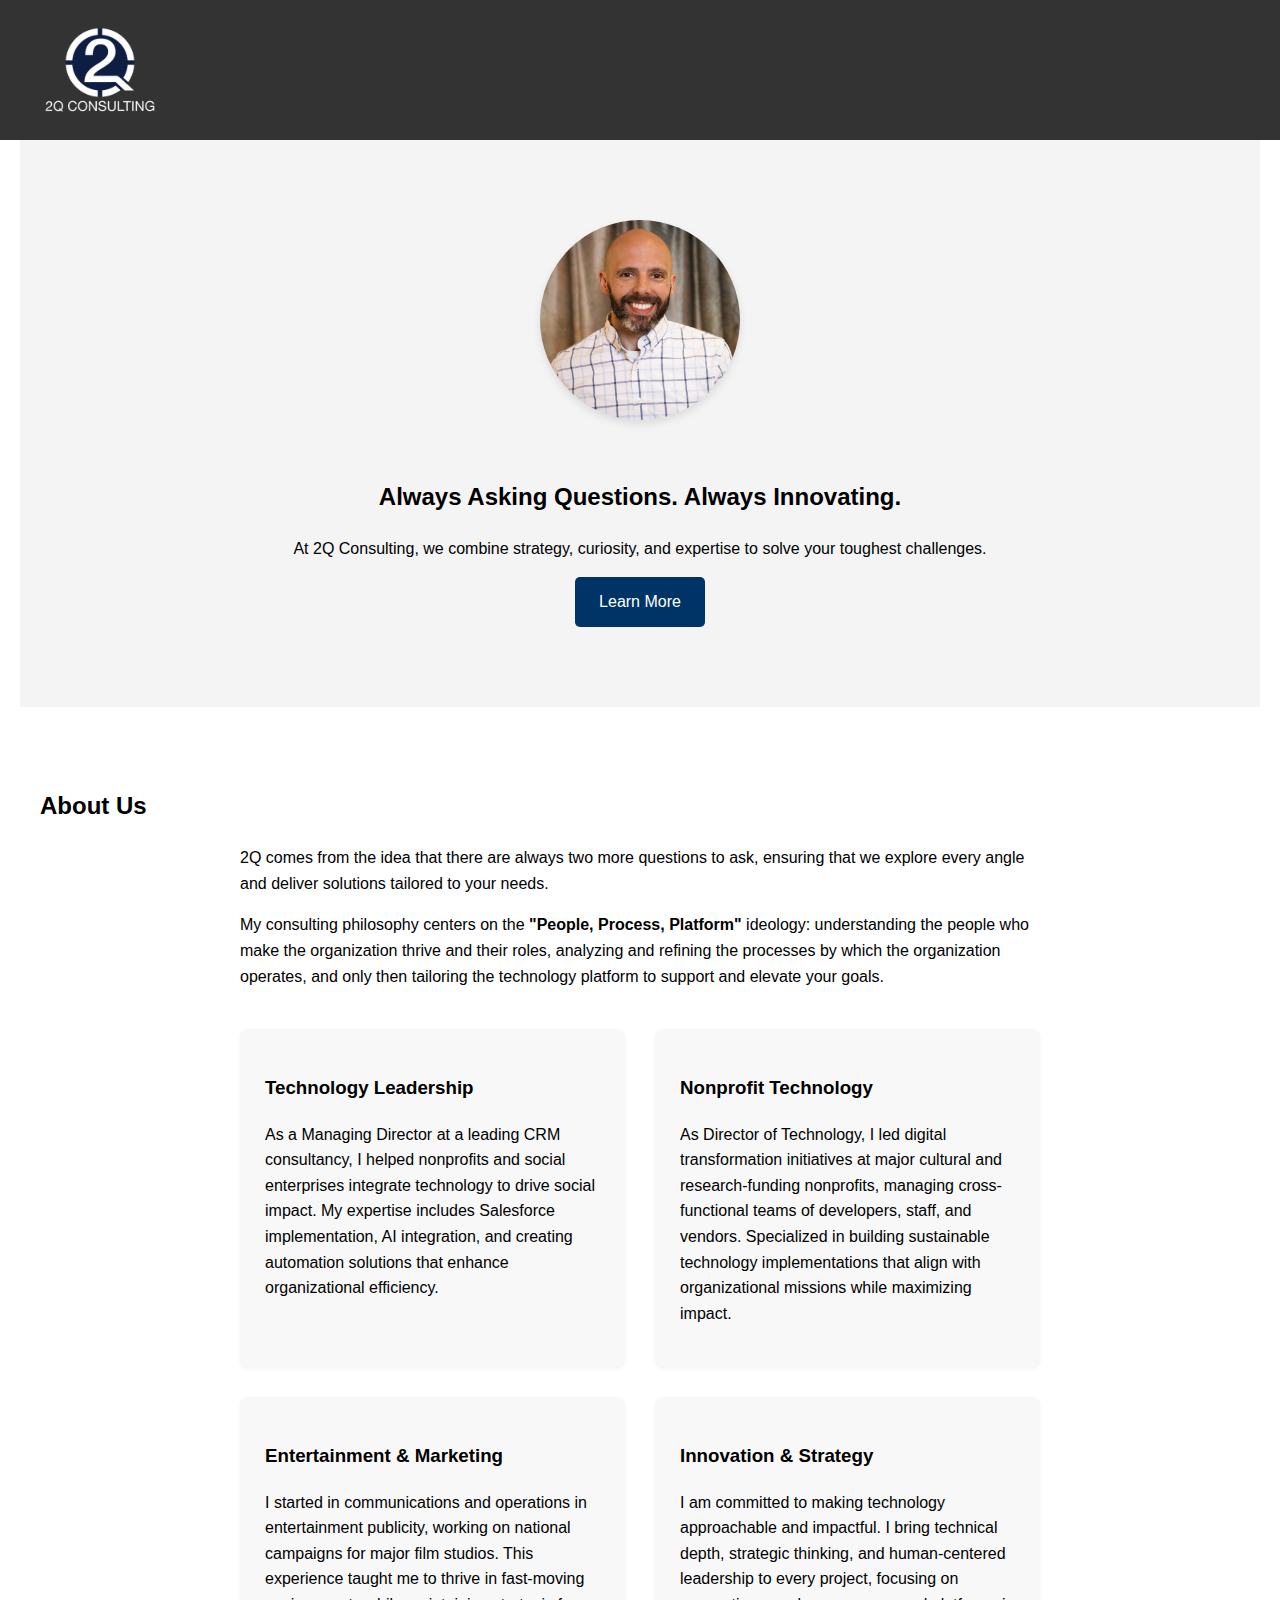
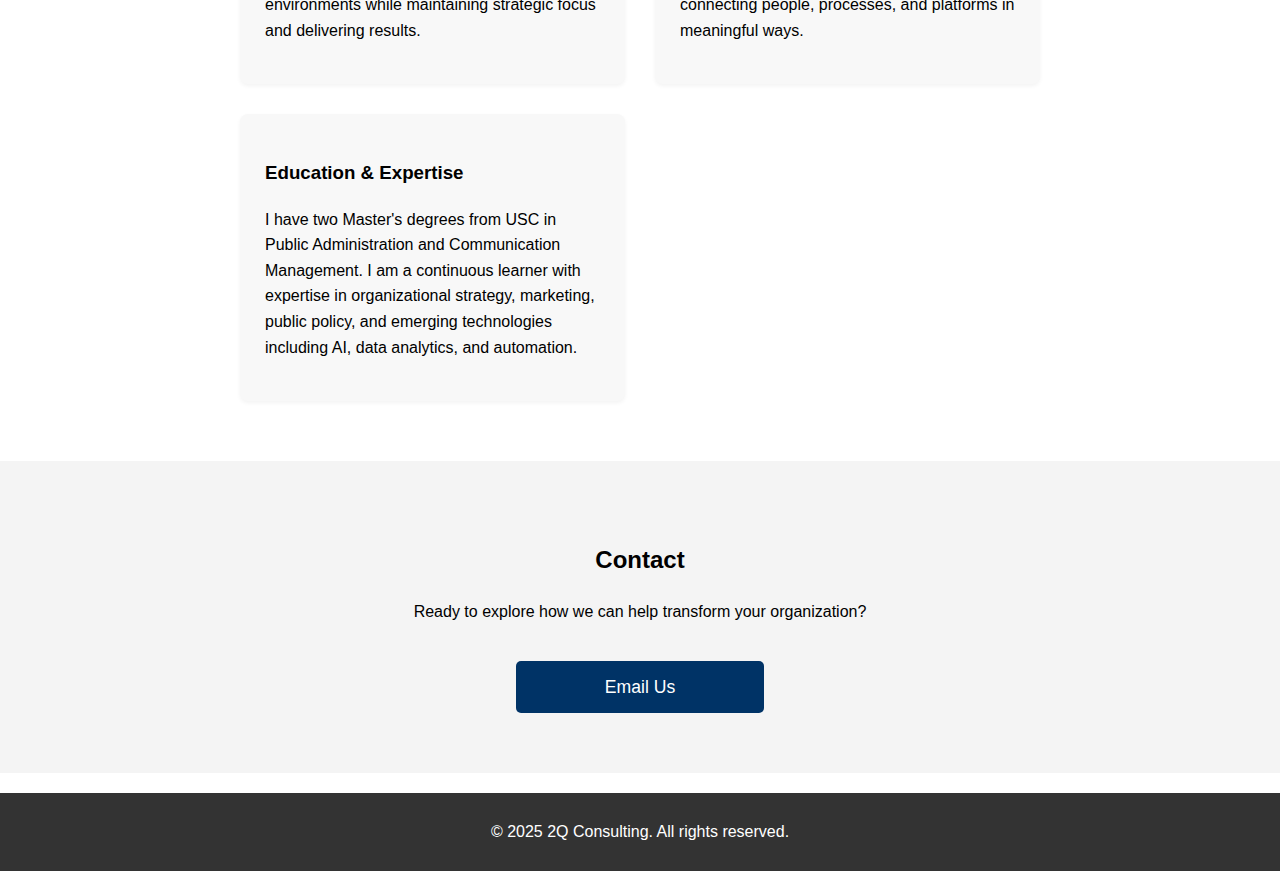
==== index.html @ c59f4174 "Update website styling" ====
<!DOCTYPE html>
<html lang="en">
<head>
    <meta charset="UTF-8">
    <meta name="viewport" content="width=device-width, initial-scale=1.0">
    <title>2Q Consulting</title>
    <link rel="stylesheet" href="assets/css/style.css"></head>
    <link rel="icon" href="assets/images/favicon.png" type="image/x-icon">
<body>
    <header class="header">
        <div class="container">
            <!-- Logo Display -->
            <img src="assets/images/2Q_logo.png" alt="2Q Consulting Logo" class="logo">
            <!-- Hamburger Button -->
            <button class="hamburger" id="hamburger">
                ☰
            </button>
            <!-- Navigation Menu -->
            <nav id="nav-menu">
                <a href="#about">About Us</a>
                <a href="#contact">Contact</a>
            </nav>
        </div>
    </header>
    
    

    <section class="hero">
        <div class="container">
            <img src="assets/images/headshot.jpeg" alt="Nate Rusch Headshot" class="headshot">
            <h2>Always Asking Questions. Always Innovating.</h2>
            <p>At 2Q Consulting, we combine strategy, curiosity, and expertise to solve your toughest challenges.</p>
            <a href="#about" class="btn">Learn More</a>
        </div>
    </section>

    <section id="about" class="about">
        <div class="container">
            <h2>About Us</h2>
            <div class="content">
                <p>2Q comes from the idea that there are always two more questions to ask, ensuring that we explore every angle and deliver solutions tailored to your needs.</p>
                
                <p>My consulting philosophy centers on the <strong>"People, Process, Platform"</strong> ideology: understanding the people who make the organization thrive and their roles, analyzing and refining the processes by which the organization operates, and only then tailoring the technology platform to support and elevate your goals.</p>

                <div class="experience-grid">
                    <div class="experience-item">
                        <h3>Technology Leadership</h3>
                        <p>As a Managing Director at a leading CRM consultancy, I helped nonprofits and social enterprises integrate technology to drive social impact. My expertise includes Salesforce implementation, AI integration, and creating automation solutions that enhance organizational efficiency.</p>
                    </div>
                    <div class="experience-item">
                        <h3>Nonprofit Technology</h3>
                        <p>As Director of Technology, I led digital transformation initiatives at major cultural and research-funding nonprofits, managing cross-functional teams of developers, staff, and vendors. Specialized in building sustainable technology implementations that align with organizational missions while maximizing impact.</p>
                    </div>
                    <div class="experience-item">
                        <h3>Entertainment & Marketing</h3>
                        <p>I started in communications and operations in entertainment publicity, working on national campaigns for major film studios. This experience taught me to thrive in fast-moving environments while maintaining strategic focus and delivering results.</p>
                    </div>
                    <div class="experience-item">
                        <h3>Innovation & Strategy</h3>
                        <p>I am committed to making technology approachable and impactful. I bring technical depth, strategic thinking, and human-centered leadership to every project, focusing on connecting people, processes, and platforms in meaningful ways.</p>
                    </div>
                    <div class="experience-item">
                        <h3>Education & Expertise</h3>
                        <p>I have two Master's degrees from USC in Public Administration and Communication Management. I am a continuous learner with expertise in organizational strategy, marketing, public policy, and emerging technologies including AI, data analytics, and automation.</p>
                    </div>
                </div>
            </div>
        </div>
    </section>

    <section id="contact" class="contact">
        <div class="container">
            <h2>Contact</h2>
            <p>Ready to explore how we can help transform your organization?</p>
            <a href="mailto:info@2qconsulting.com" class="btn">Email Us</a>
        </div>
    </section>
    <script src="assets/js/script.js"></script>

    <footer class="footer">
        <div class="container">
            <p>&copy; 2025 2Q Consulting. All rights reserved.</p>
        </div>
    </footer>
</body>
</html>
---- assets/css/style.css ----
/* style.css */
body {
    font-family: Arial, sans-serif;
    line-height: 1.6;
    margin: 0;
    padding: 0;
}

.header {
    background: #333;
    color: #fff;
    padding: 10px 0;
}

.header .container {
    display: flex;
    justify-content: space-between;
    align-items: center;
}

.header nav a {
    color: #fff;
    text-decoration: none;
    margin: 0 10px;
}

.hero {
    text-align: center;
    padding: 80px 20px;
    background: #f4f4f4;
    max-width: 1200px;
    margin: 0 auto;
}

.hero img.headshot {
    width: 200px;
    height: 200px;
    object-fit: cover;
    border-radius: 50%;
    margin-bottom: 30px;
    box-shadow: 0 4px 8px rgba(0,0,0,0.1);
}

.container {
    max-width: 1200px;
    margin: 0 auto;
    padding: 0 20px;
}

.about {
    padding: 60px 20px;
    background: #fff;
}

.about .content {
    max-width: 800px;
    margin: 0 auto;
}

.experience-grid {
    display: grid;
    grid-template-columns: repeat(auto-fit, minmax(300px, 1fr));
    gap: 30px;
    margin-top: 40px;
}

.experience-item {
    background: #f8f8f8;
    padding: 25px;
    border-radius: 8px;
    box-shadow: 0 2px 4px rgba(0,0,0,0.05);
}

.btn {
    display: inline-block;
    padding: 12px 24px;
    background: #003366;
    color: #fff;
    text-decoration: none;
    border-radius: 5px;
    transition: background 0.3s ease;
}

.btn:hover {
    background: #004d99;
}

.footer {
    text-align: center;
    padding: 10px 0;
    background: #333;
    color: #fff;
    margin-top: 20px;
}
/* Default styles: Hide the menu */
#nav-menu {
    display: none;
    flex-direction: column;
    background-color: #003366;
    position: absolute;
    top: 60px;
    right: 10px;
    width: 150px;
    border-radius: 5px;
    text-align: center;
    z-index: 1000;
}

#nav-menu a {
    color: white;
    padding: 10px;
    text-decoration: none;
    display: block;
}

#nav-menu a:hover {
    background: #0056b3;
}

/* Display menu when the 'active' class is added */
#nav-menu.active {
    display: flex;
}

/* Hamburger Button */
.hamburger {
    font-size: 24px;
    background: none;
    border: none;
    color: white;
    cursor: pointer;
    display: none; /* Hidden by default */
}

/* Show Hamburger Button on Smaller Screens */
@media screen and (max-width: 768px) {
    .hamburger {
        display: block;
    }
}
/* Default Logo Style */
.logo {
    max-width: 150px;
    height: auto;
    margin-right: 20px;
}

/* Adjust for larger screens if needed */
@media screen and (min-width: 1024px) {
    .logo {
        max-width: 120px; /* Adjust as needed */
    }
}

/* Optional: Adjust on smaller mobile screens */
@media screen and (max-width: 768px) {
    .logo {
        max-width: 100px; /* Adjust as needed for mobile */
    }
}

.contact {
    text-align: center;
    padding: 60px 20px;
    background: #f4f4f4;
}

.contact .btn {
    margin-top: 20px;
    font-size: 1.1em;
    min-width: 200px;
}
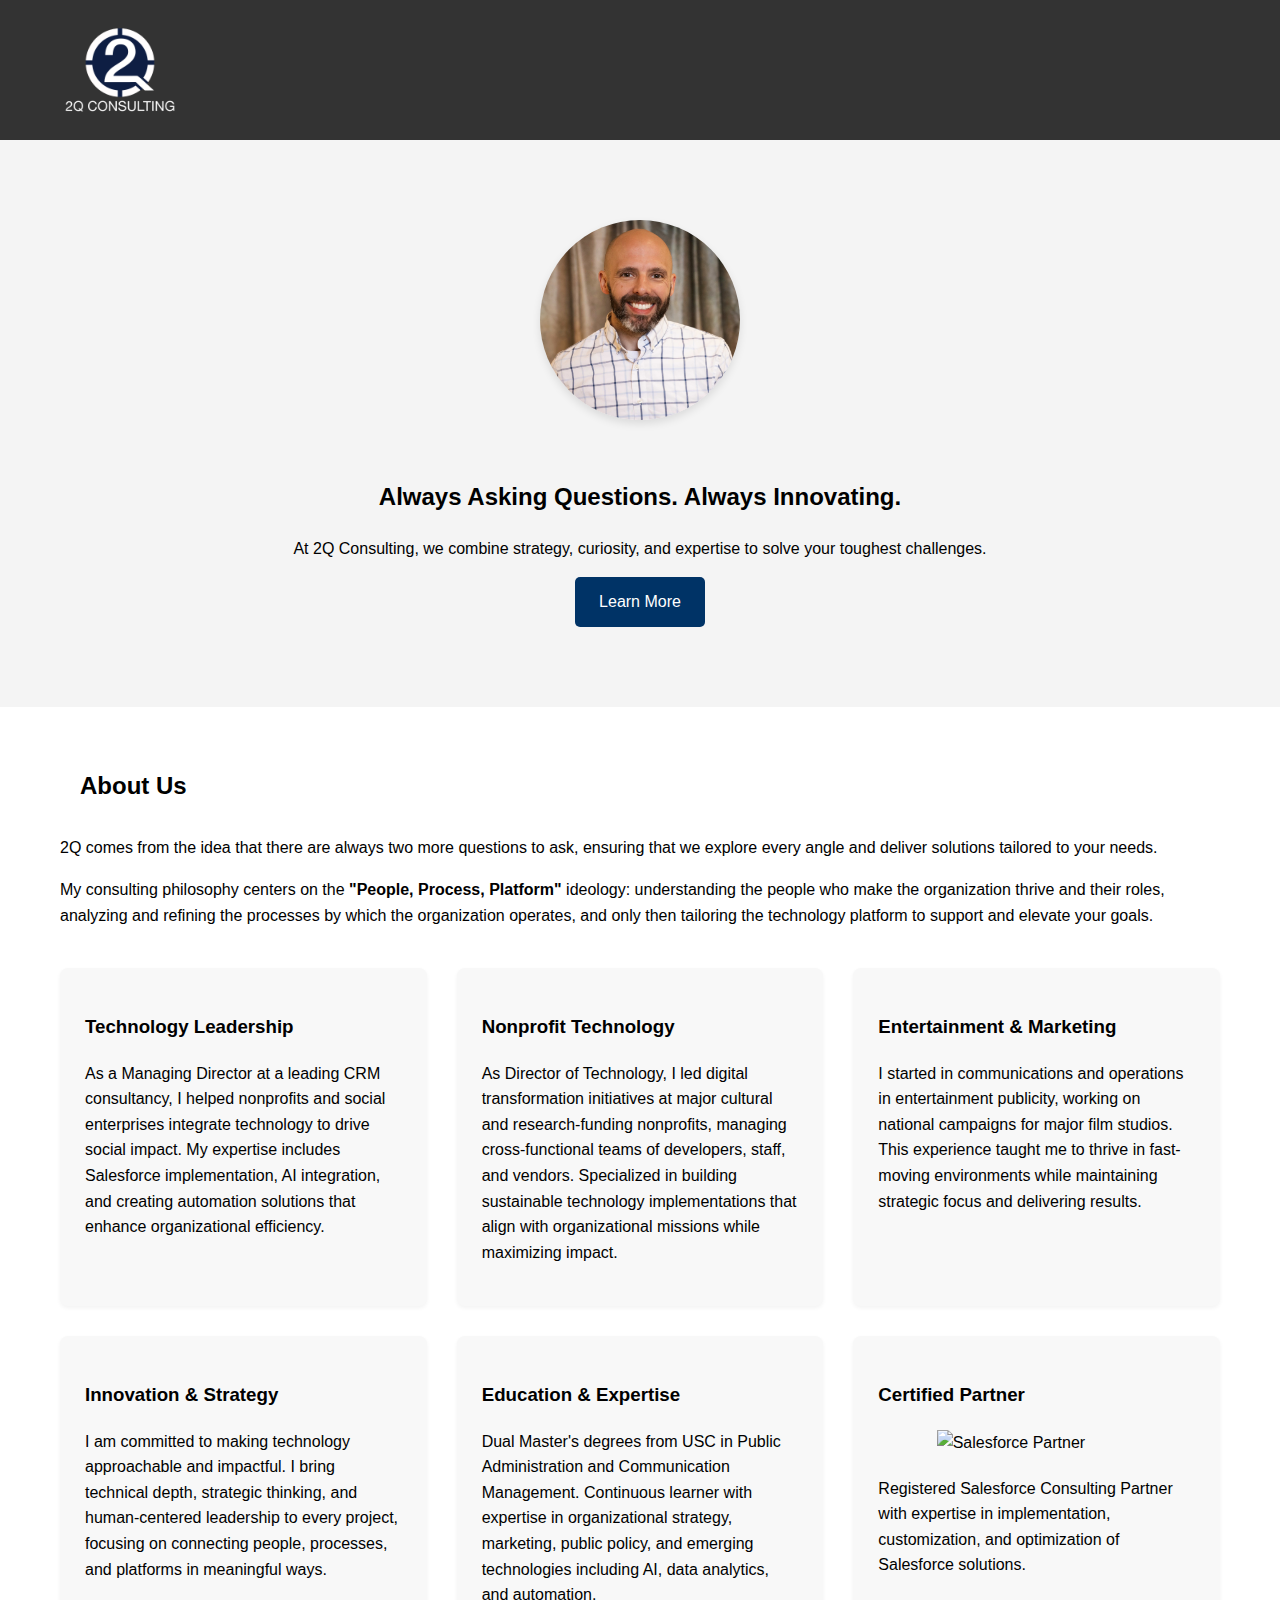
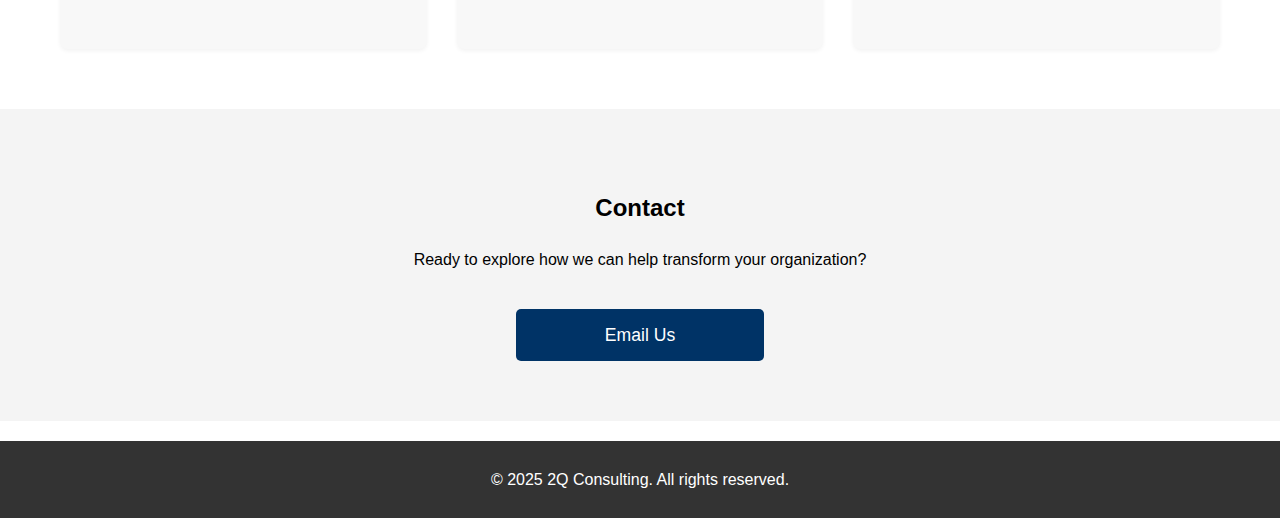
==== commit 4fc26776: "Update website styling" ====
--- a/index.html
+++ b/index.html
@@ -61,7 +61,12 @@
                     </div>
                     <div class="experience-item">
                         <h3>Education & Expertise</h3>
-                        <p>I have two Master's degrees from USC in Public Administration and Communication Management. I am a continuous learner with expertise in organizational strategy, marketing, public policy, and emerging technologies including AI, data analytics, and automation.</p>
+                        <p>Dual Master's degrees from USC in Public Administration and Communication Management. Continuous learner with expertise in organizational strategy, marketing, public policy, and emerging technologies including AI, data analytics, and automation.</p>
+                    </div>
+                    <div class="experience-item">
+                        <h3>Certified Partner</h3>
+                        <img src="assets/images/salesforce-partner.png" alt="Salesforce Partner" style="max-width: 200px; height: auto; margin: 20px auto; display: block;">
+                        <p>Registered Salesforce Consulting Partner with expertise in implementation, customization, and optimization of Salesforce solutions.</p>
                     </div>
                 </div>
             </div>
--- a/assets/css/style.css
+++ b/assets/css/style.css
@@ -26,10 +26,10 @@
 
 .hero {
     text-align: center;
-    padding: 80px 20px;
+    padding: 80px 0;
     background: #f4f4f4;
-    max-width: 1200px;
-    margin: 0 auto;
+    width: 100%;
+    margin: 0;
 }
 
 .hero img.headshot {
@@ -45,23 +45,48 @@
     max-width: 1200px;
     margin: 0 auto;
     padding: 0 20px;
+    width: 100%;
+    box-sizing: border-box;
+}
+
+section {
+    width: 100%;
+    padding: 60px 0;
 }
 
 .about {
-    padding: 60px 20px;
     background: #fff;
 }
 
 .about .content {
-    max-width: 800px;
+    max-width: 1200px;
     margin: 0 auto;
+}
+
+.about h2 {
+    max-width: 1200px;
+    margin: 0 auto 30px;
+    padding: 0 20px;
 }
 
 .experience-grid {
     display: grid;
-    grid-template-columns: repeat(auto-fit, minmax(300px, 1fr));
+    grid-template-columns: repeat(3, 1fr);  /* Changed to 3 columns for 6 items */
     gap: 30px;
     margin-top: 40px;
+    width: 100%;
+}
+
+@media screen and (max-width: 1024px) {
+    .experience-grid {
+        grid-template-columns: repeat(2, 1fr);
+    }
+}
+
+@media screen and (max-width: 768px) {
+    .experience-grid {
+        grid-template-columns: 1fr;
+    }
 }
 
 .experience-item {
@@ -69,6 +94,20 @@
     padding: 25px;
     border-radius: 8px;
     box-shadow: 0 2px 4px rgba(0,0,0,0.05);
+}
+
+.experience-item.partner-box {
+    text-align: center;
+    display: flex;
+    flex-direction: column;
+    justify-content: center;
+    align-items: center;
+}
+
+.partner-box img {
+    max-width: 200px;
+    height: auto;
+    margin: 20px auto;
 }
 
 .btn {
@@ -161,7 +200,6 @@
 
 .contact {
     text-align: center;
-    padding: 60px 20px;
     background: #f4f4f4;
 }
 
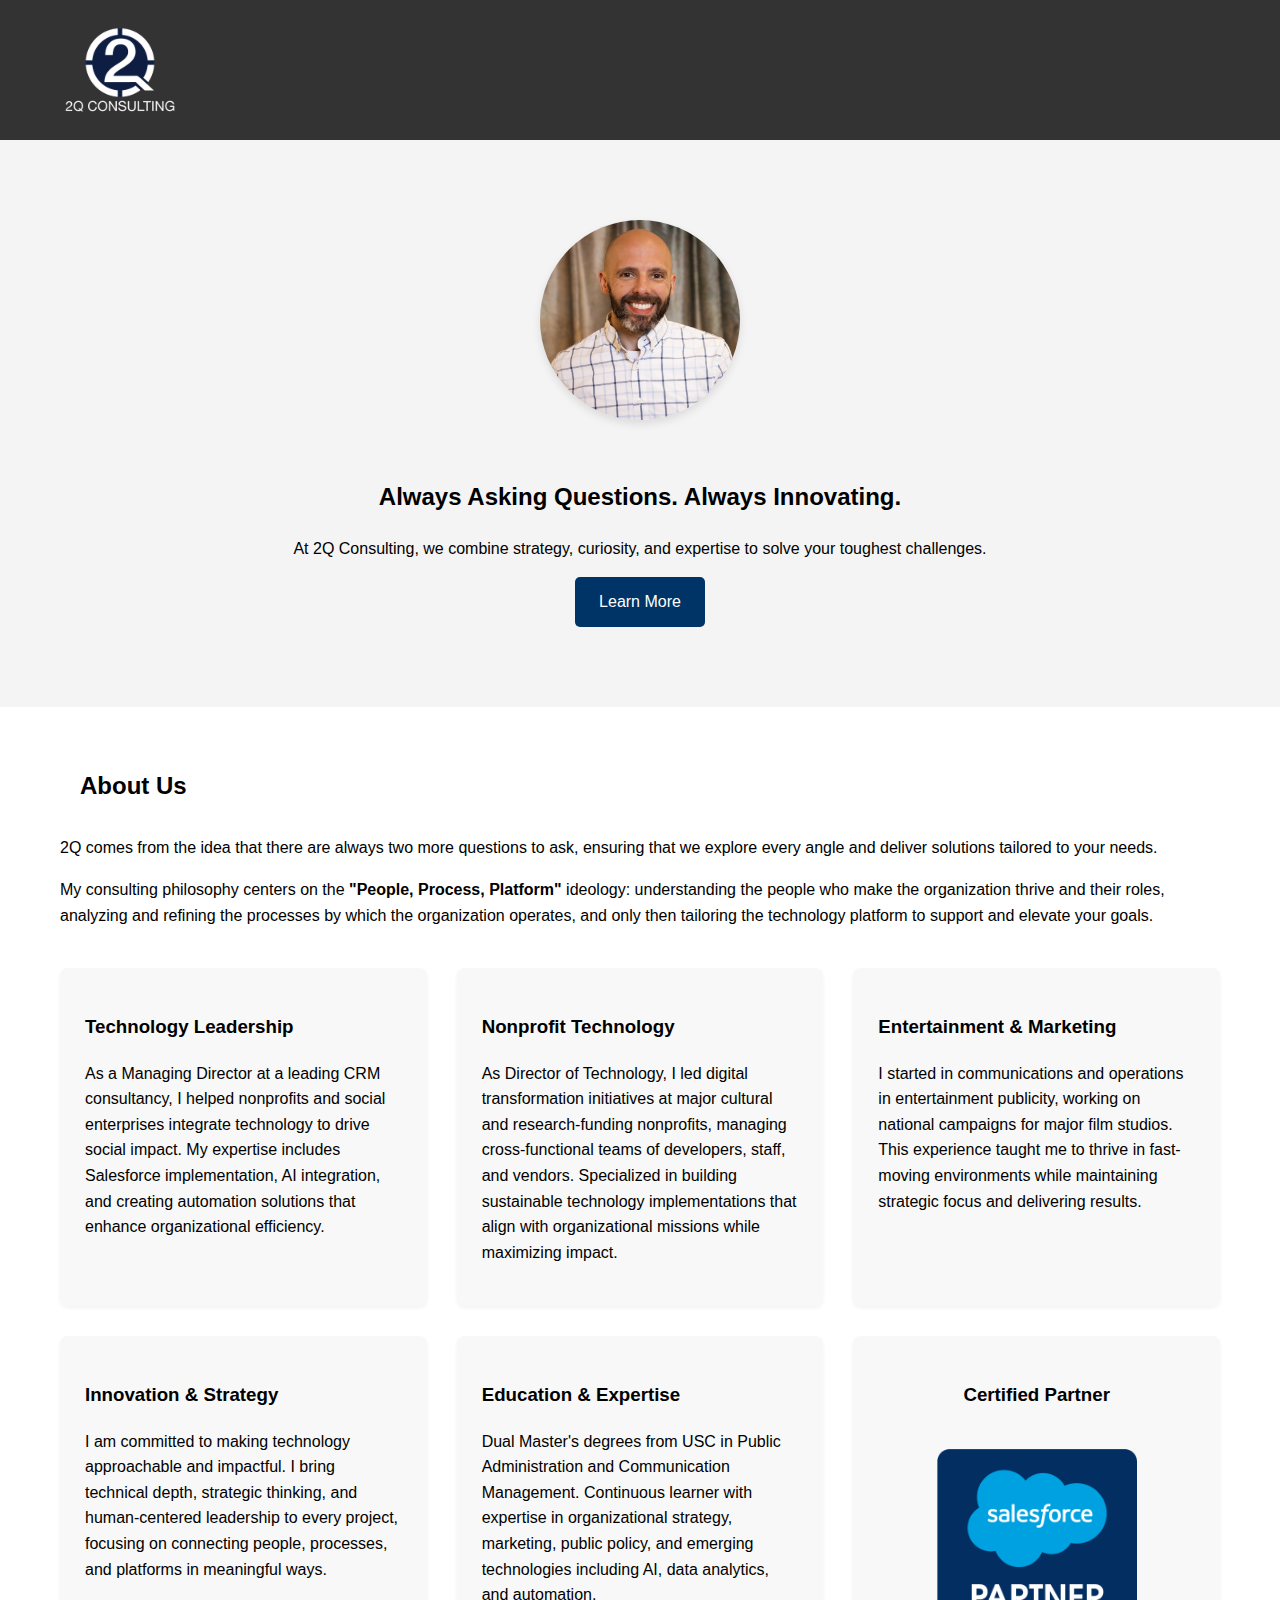
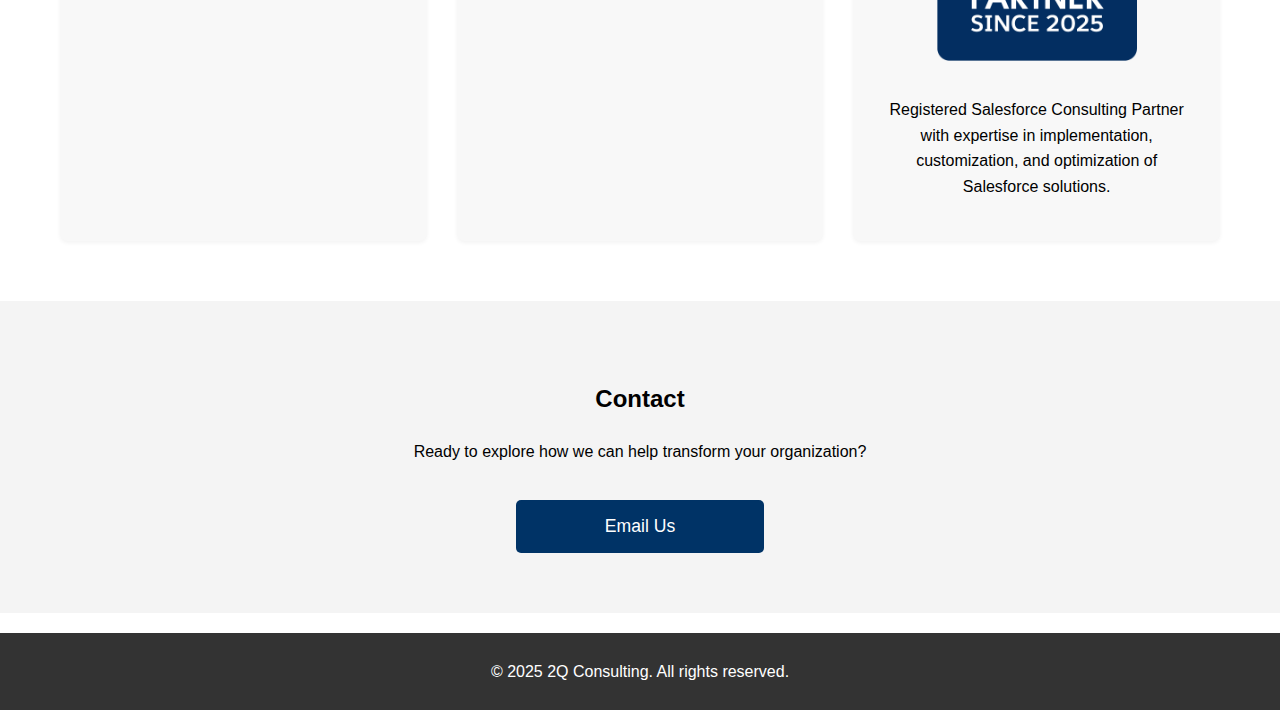
==== commit 5247cec1: "Update website styling and images" ====
--- a/index.html
+++ b/index.html
@@ -63,9 +63,9 @@
                         <h3>Education & Expertise</h3>
                         <p>Dual Master's degrees from USC in Public Administration and Communication Management. Continuous learner with expertise in organizational strategy, marketing, public policy, and emerging technologies including AI, data analytics, and automation.</p>
                     </div>
-                    <div class="experience-item">
+                    <div class="experience-item partner-box">
                         <h3>Certified Partner</h3>
-                        <img src="assets/images/salesforce-partner.png" alt="Salesforce Partner" style="max-width: 200px; height: auto; margin: 20px auto; display: block;">
+                        <img src="assets/images/Salesforce-Partner.png" alt="Salesforce Partner">
                         <p>Registered Salesforce Consulting Partner with expertise in implementation, customization, and optimization of Salesforce solutions.</p>
                     </div>
                 </div>
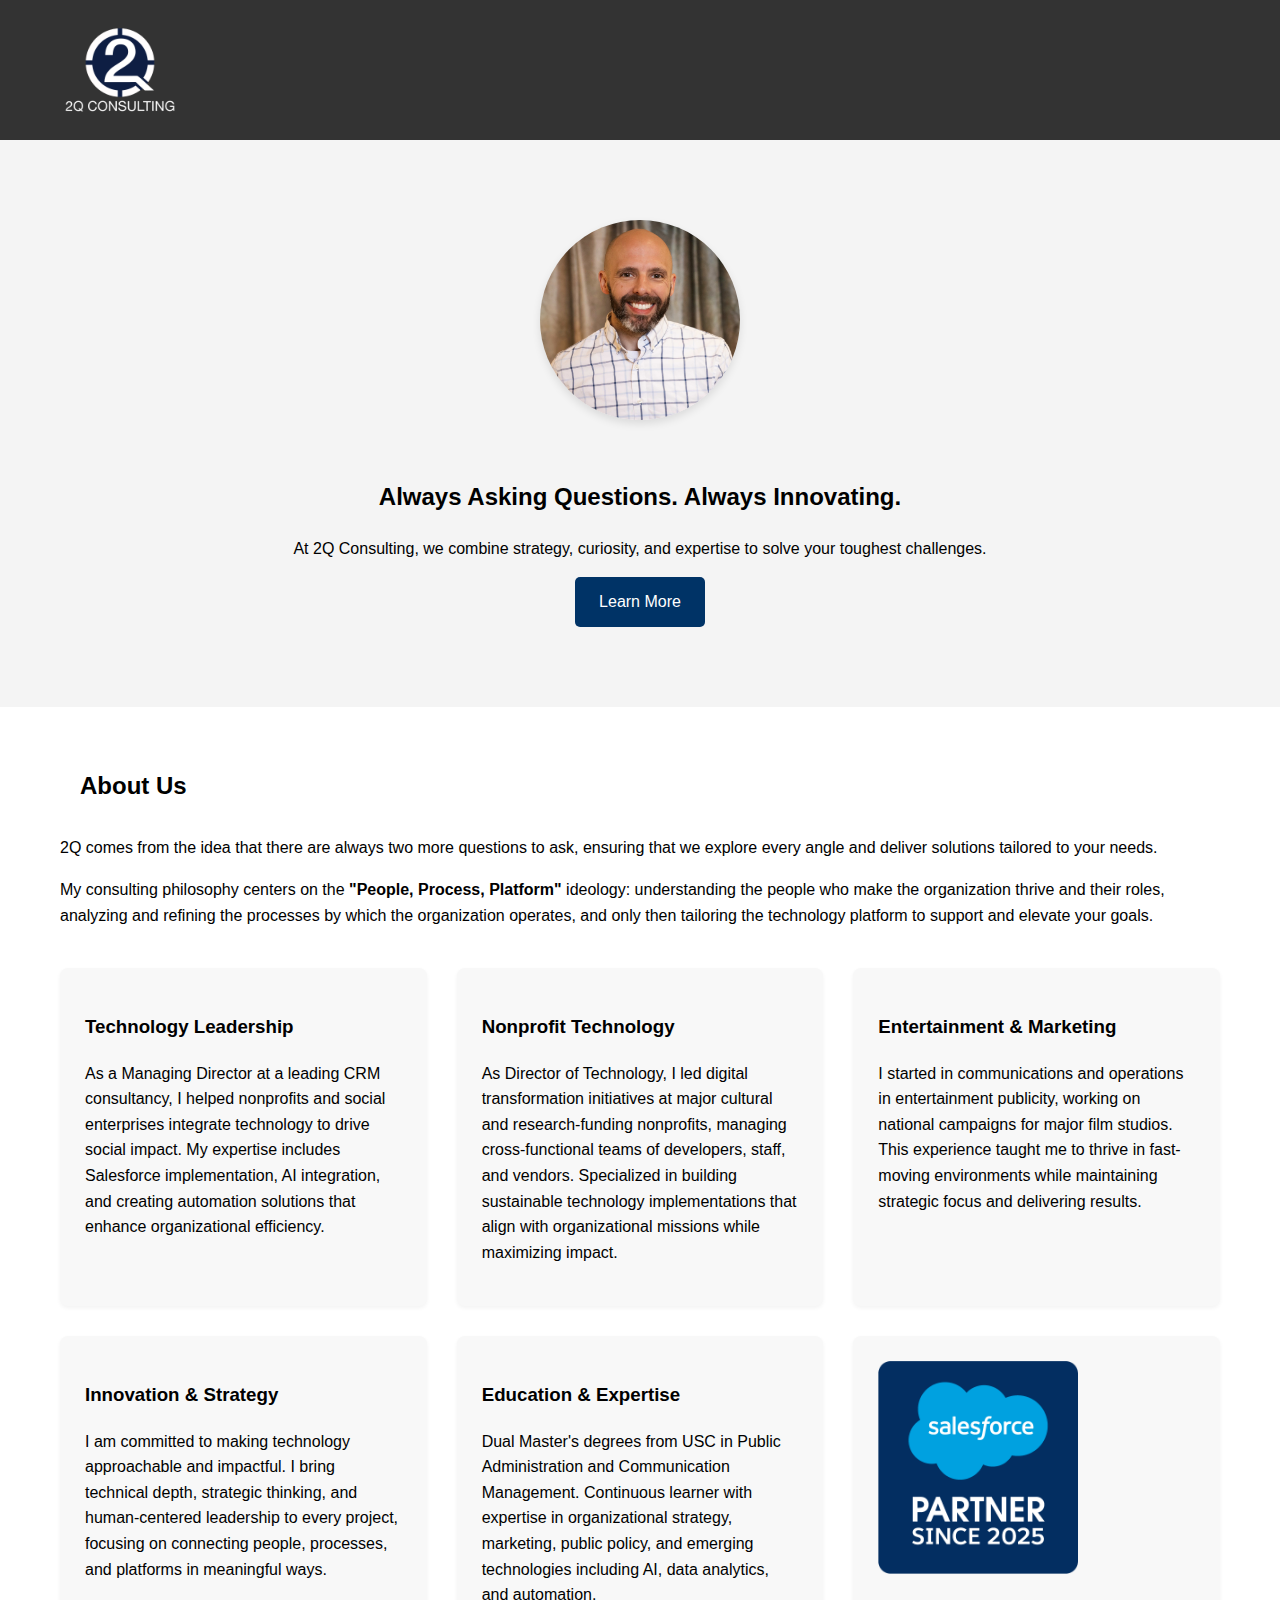
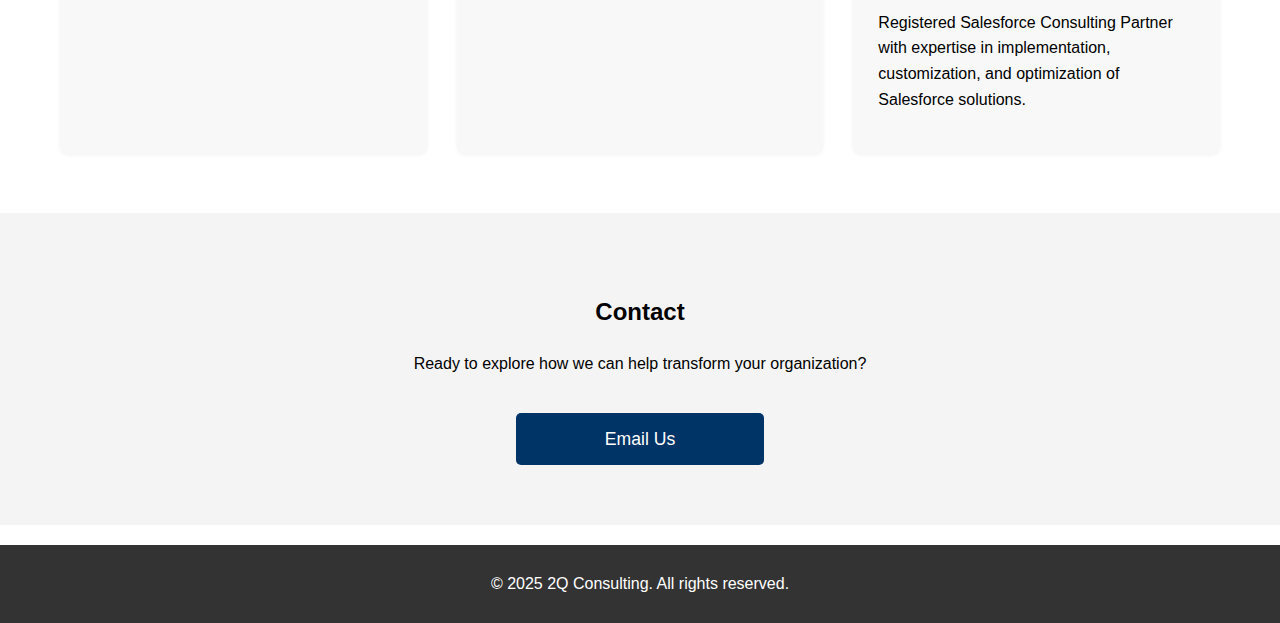
==== commit 44d9f093: "Update website styling and images" ====
--- a/index.html
+++ b/index.html
@@ -64,7 +64,6 @@
                         <p>Dual Master's degrees from USC in Public Administration and Communication Management. Continuous learner with expertise in organizational strategy, marketing, public policy, and emerging technologies including AI, data analytics, and automation.</p>
                     </div>
                     <div class="experience-item partner-box">
-                        <h3>Certified Partner</h3>
                         <img src="assets/images/Salesforce-Partner.png" alt="Salesforce Partner">
                         <p>Registered Salesforce Consulting Partner with expertise in implementation, customization, and optimization of Salesforce solutions.</p>
                     </div>
--- a/assets/css/style.css
+++ b/assets/css/style.css
@@ -94,20 +94,19 @@
     padding: 25px;
     border-radius: 8px;
     box-shadow: 0 2px 4px rgba(0,0,0,0.05);
+    text-align: left;  /* Force left alignment for all items */
 }
 
 .experience-item.partner-box {
-    text-align: center;
     display: flex;
     flex-direction: column;
-    justify-content: center;
-    align-items: center;
+    align-items: flex-start;  /* Change from center to flex-start */
 }
 
 .partner-box img {
     max-width: 200px;
     height: auto;
-    margin: 20px auto;
+    margin: 0 0 20px 0;  /* Adjusted margin to look better without header */
 }
 
 .btn {
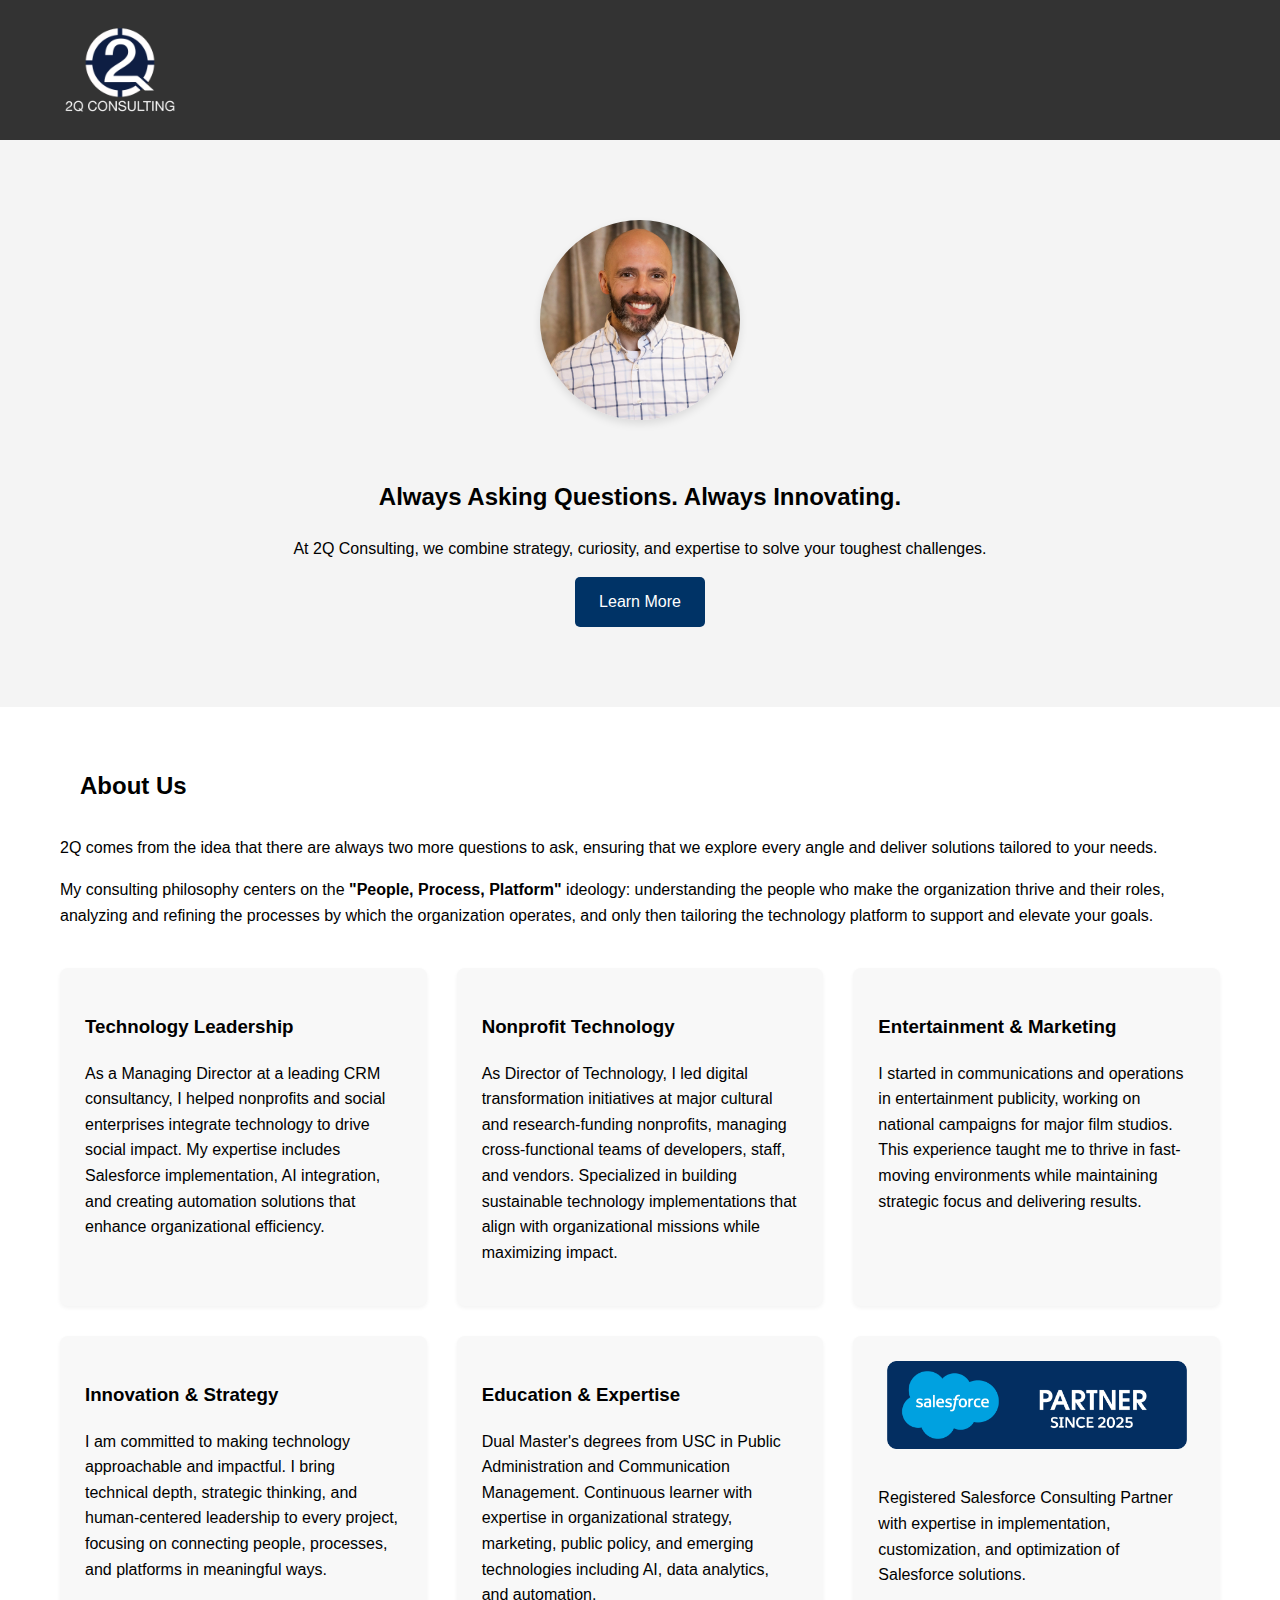
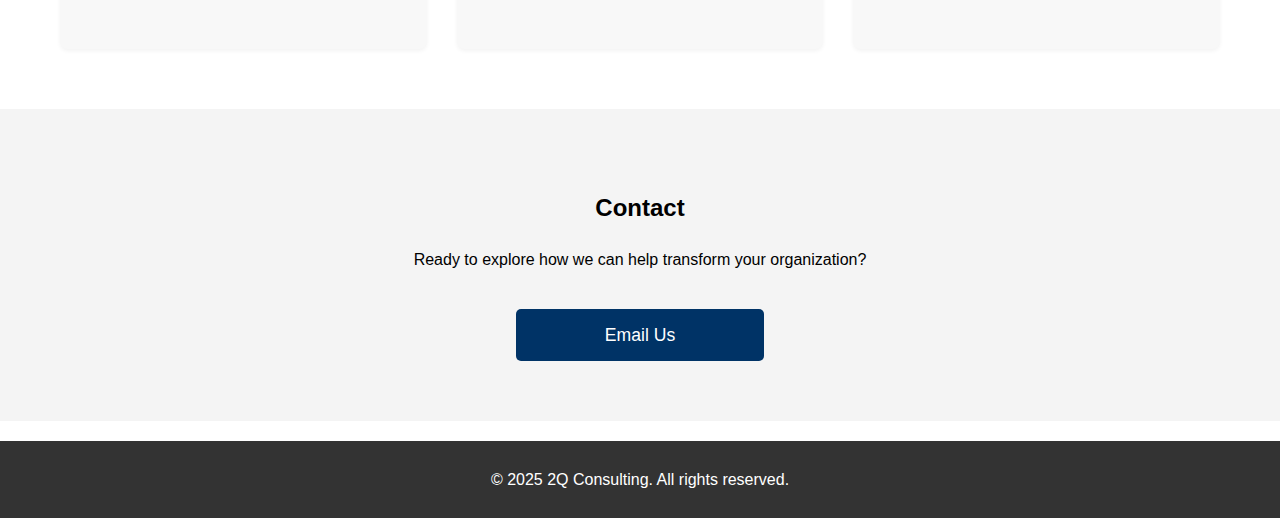
==== commit 0c2b7eb9: "Update website styling and images" ====
--- a/index.html
+++ b/index.html
@@ -64,7 +64,7 @@
                         <p>Dual Master's degrees from USC in Public Administration and Communication Management. Continuous learner with expertise in organizational strategy, marketing, public policy, and emerging technologies including AI, data analytics, and automation.</p>
                     </div>
                     <div class="experience-item partner-box">
-                        <img src="assets/images/Salesforce-Partner.png" alt="Salesforce Partner">
+                        <img src="assets/images/Salesforce-Partner_hrz.png" alt="Salesforce Partner">
                         <p>Registered Salesforce Consulting Partner with expertise in implementation, customization, and optimization of Salesforce solutions.</p>
                     </div>
                 </div>
--- a/assets/css/style.css
+++ b/assets/css/style.css
@@ -100,13 +100,14 @@
 .experience-item.partner-box {
     display: flex;
     flex-direction: column;
-    align-items: flex-start;  /* Change from center to flex-start */
+    align-items: flex-start;  /* Keep general left alignment */
 }
 
 .partner-box img {
-    max-width: 200px;
+    max-width: 300px;  /* Adjusted for horizontal logo */
     height: auto;
-    margin: 0 0 20px 0;  /* Adjusted margin to look better without header */
+    margin: 0 auto 20px auto;  /* Center the image with auto left/right margins */
+    align-self: center;  /* Center the image within the flex container */
 }
 
 .btn {
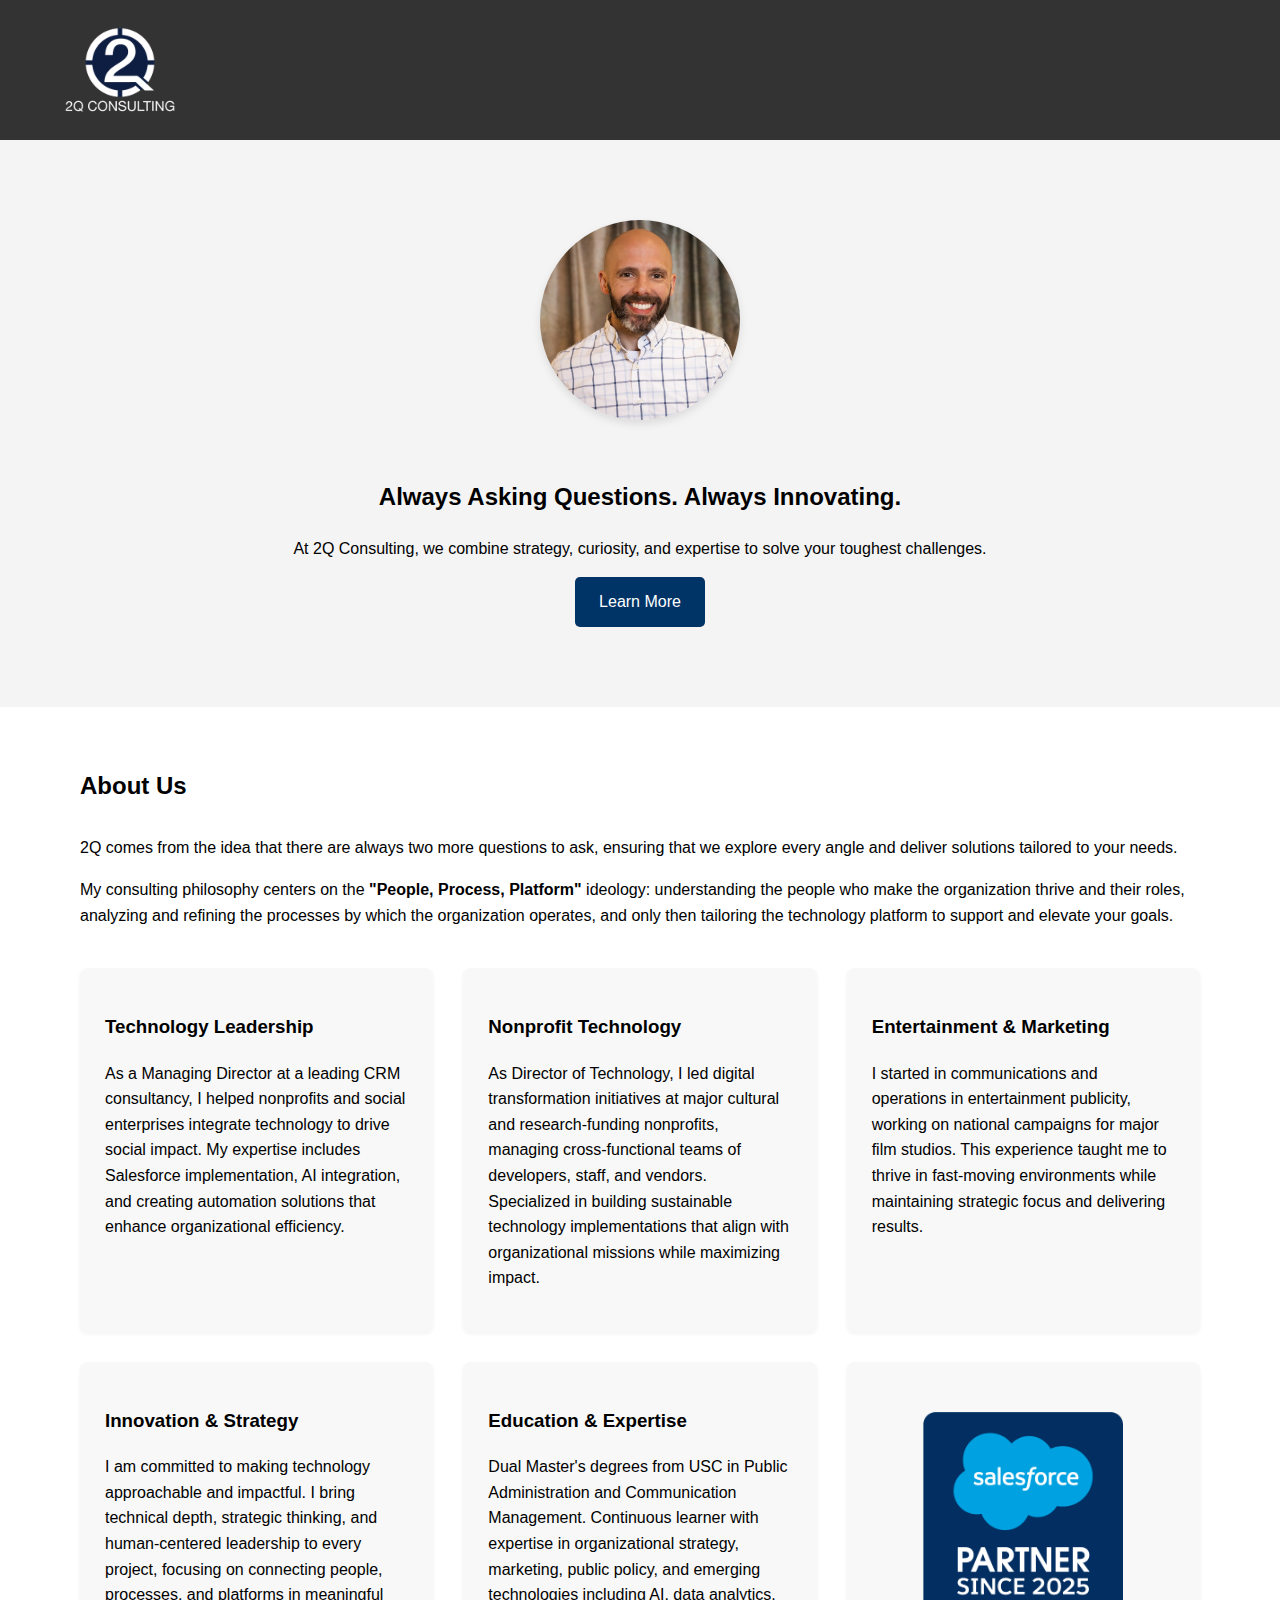
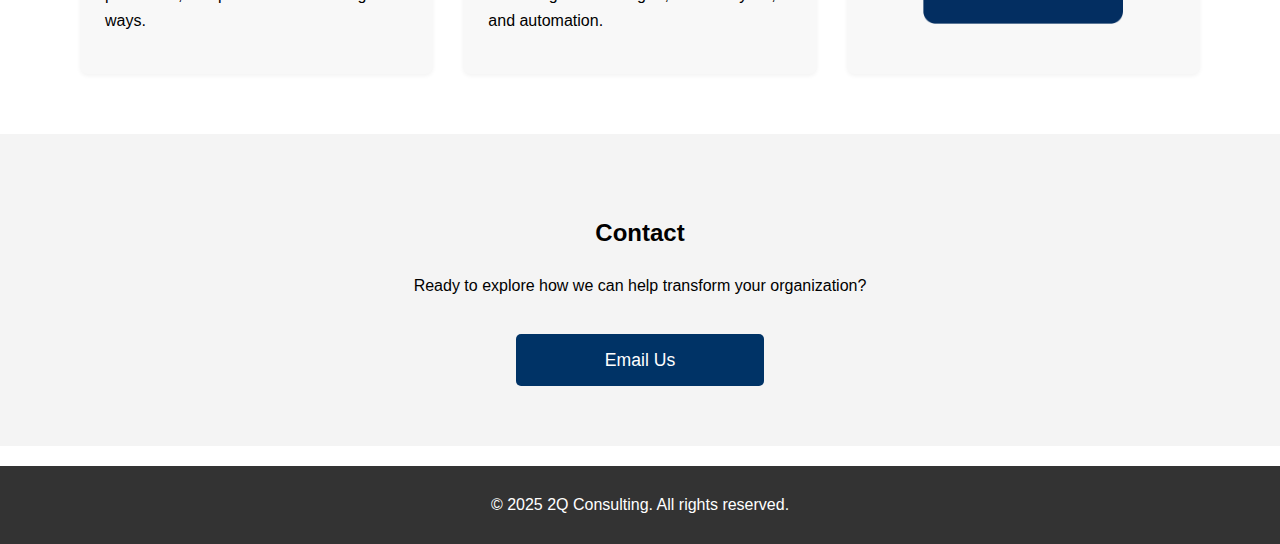
==== commit 86c68b8c: "Update website styling" ====
--- a/index.html
+++ b/index.html
@@ -64,8 +64,8 @@
                         <p>Dual Master's degrees from USC in Public Administration and Communication Management. Continuous learner with expertise in organizational strategy, marketing, public policy, and emerging technologies including AI, data analytics, and automation.</p>
                     </div>
                     <div class="experience-item partner-box">
-                        <img src="assets/images/Salesforce-Partner_hrz.png" alt="Salesforce Partner">
-                        <p>Registered Salesforce Consulting Partner with expertise in implementation, customization, and optimization of Salesforce solutions.</p>
+                        <img src="assets/images/Salesforce-Partner.png" alt="Salesforce Partner" class="logo-vertical">
+                        <img src="assets/images/Salesforce-Partner_hrz.png" alt="Salesforce Partner" class="logo-horizontal">
                     </div>
                 </div>
             </div>
--- a/assets/css/style.css
+++ b/assets/css/style.css
@@ -61,12 +61,15 @@
 .about .content {
     max-width: 1200px;
     margin: 0 auto;
+    padding: 0 20px;
+    box-sizing: border-box;
 }
 
 .about h2 {
     max-width: 1200px;
     margin: 0 auto 30px;
     padding: 0 20px;
+    box-sizing: border-box;
 }
 
 .experience-grid {
@@ -99,15 +102,39 @@
 
 .experience-item.partner-box {
     display: flex;
-    flex-direction: column;
-    align-items: flex-start;  /* Keep general left alignment */
+    justify-content: center;
+    align-items: center;
+    padding: 40px 25px;  /* Increased padding for better logo display */
 }
 
 .partner-box img {
-    max-width: 300px;  /* Adjusted for horizontal logo */
+    max-width: 100%;
     height: auto;
-    margin: 0 auto 20px auto;  /* Center the image with auto left/right margins */
-    align-self: center;  /* Center the image within the flex container */
+    display: block;
+}
+
+/* Show vertical logo by default (3 and 2 column layouts) */
+.partner-box img[src*="Salesforce-Partner_hrz"] {
+    display: none;
+}
+
+.partner-box img[src*="Salesforce-Partner.png"] {
+    display: block;
+    max-width: 200px;
+    margin: 0 auto;
+}
+
+/* Switch to horizontal logo for mobile (1 column layout) */
+@media screen and (max-width: 768px) {
+    .partner-box img[src*="Salesforce-Partner_hrz"] {
+        display: block;
+        max-width: 300px;
+        margin: 0 auto;
+    }
+    
+    .partner-box img[src*="Salesforce-Partner.png"] {
+        display: none;
+    }
 }
 
 .btn {
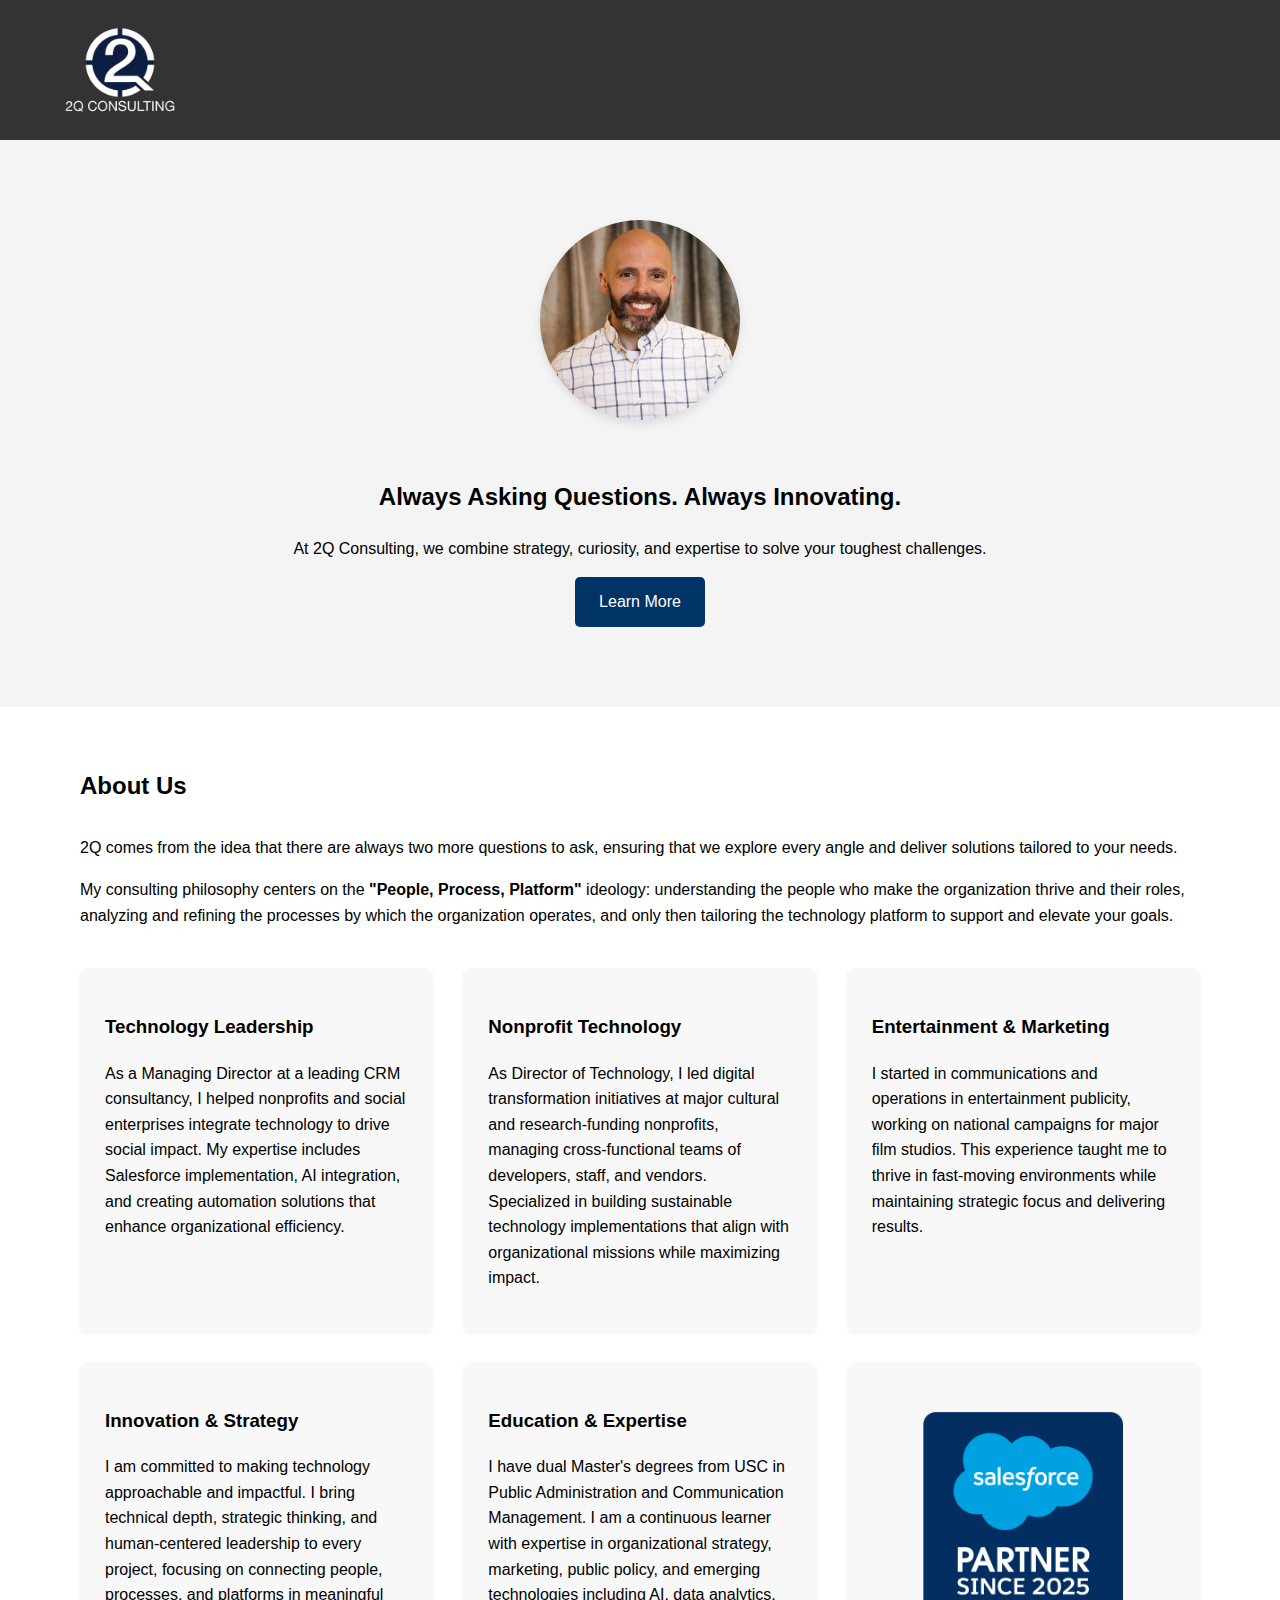
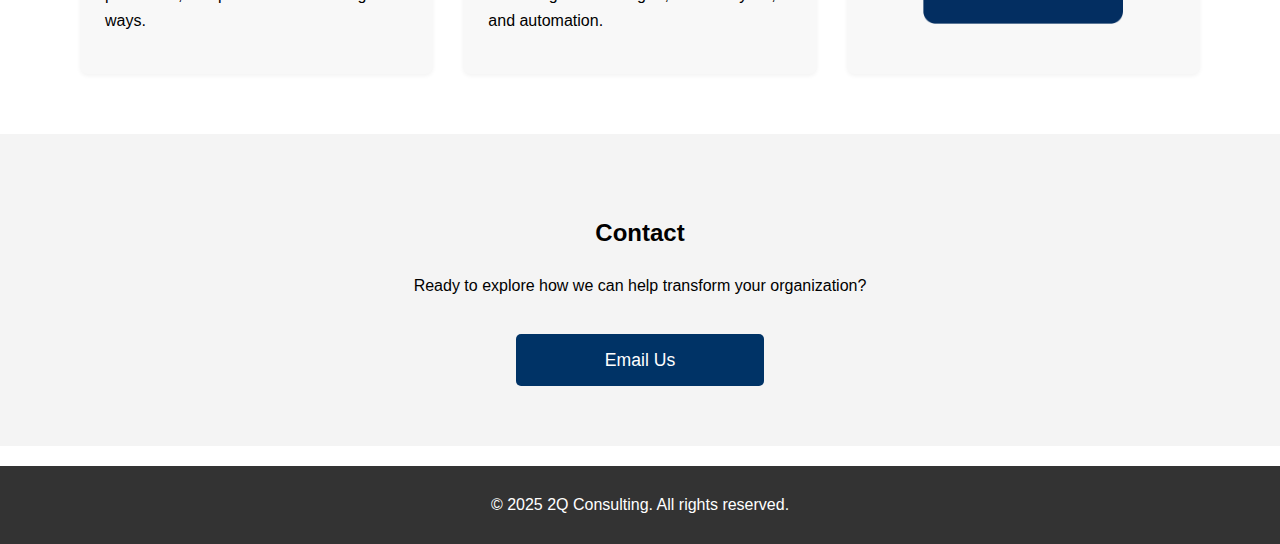
==== commit 191f85ab: "Update website text" ====
--- a/index.html
+++ b/index.html
@@ -61,7 +61,7 @@
                     </div>
                     <div class="experience-item">
                         <h3>Education & Expertise</h3>
-                        <p>Dual Master's degrees from USC in Public Administration and Communication Management. Continuous learner with expertise in organizational strategy, marketing, public policy, and emerging technologies including AI, data analytics, and automation.</p>
+                        <p>I have dual Master's degrees from USC in Public Administration and Communication Management. I am a continuous learner with expertise in organizational strategy, marketing, public policy, and emerging technologies including AI, data analytics, and automation.</p>
                     </div>
                     <div class="experience-item partner-box">
                         <img src="assets/images/Salesforce-Partner.png" alt="Salesforce Partner" class="logo-vertical">
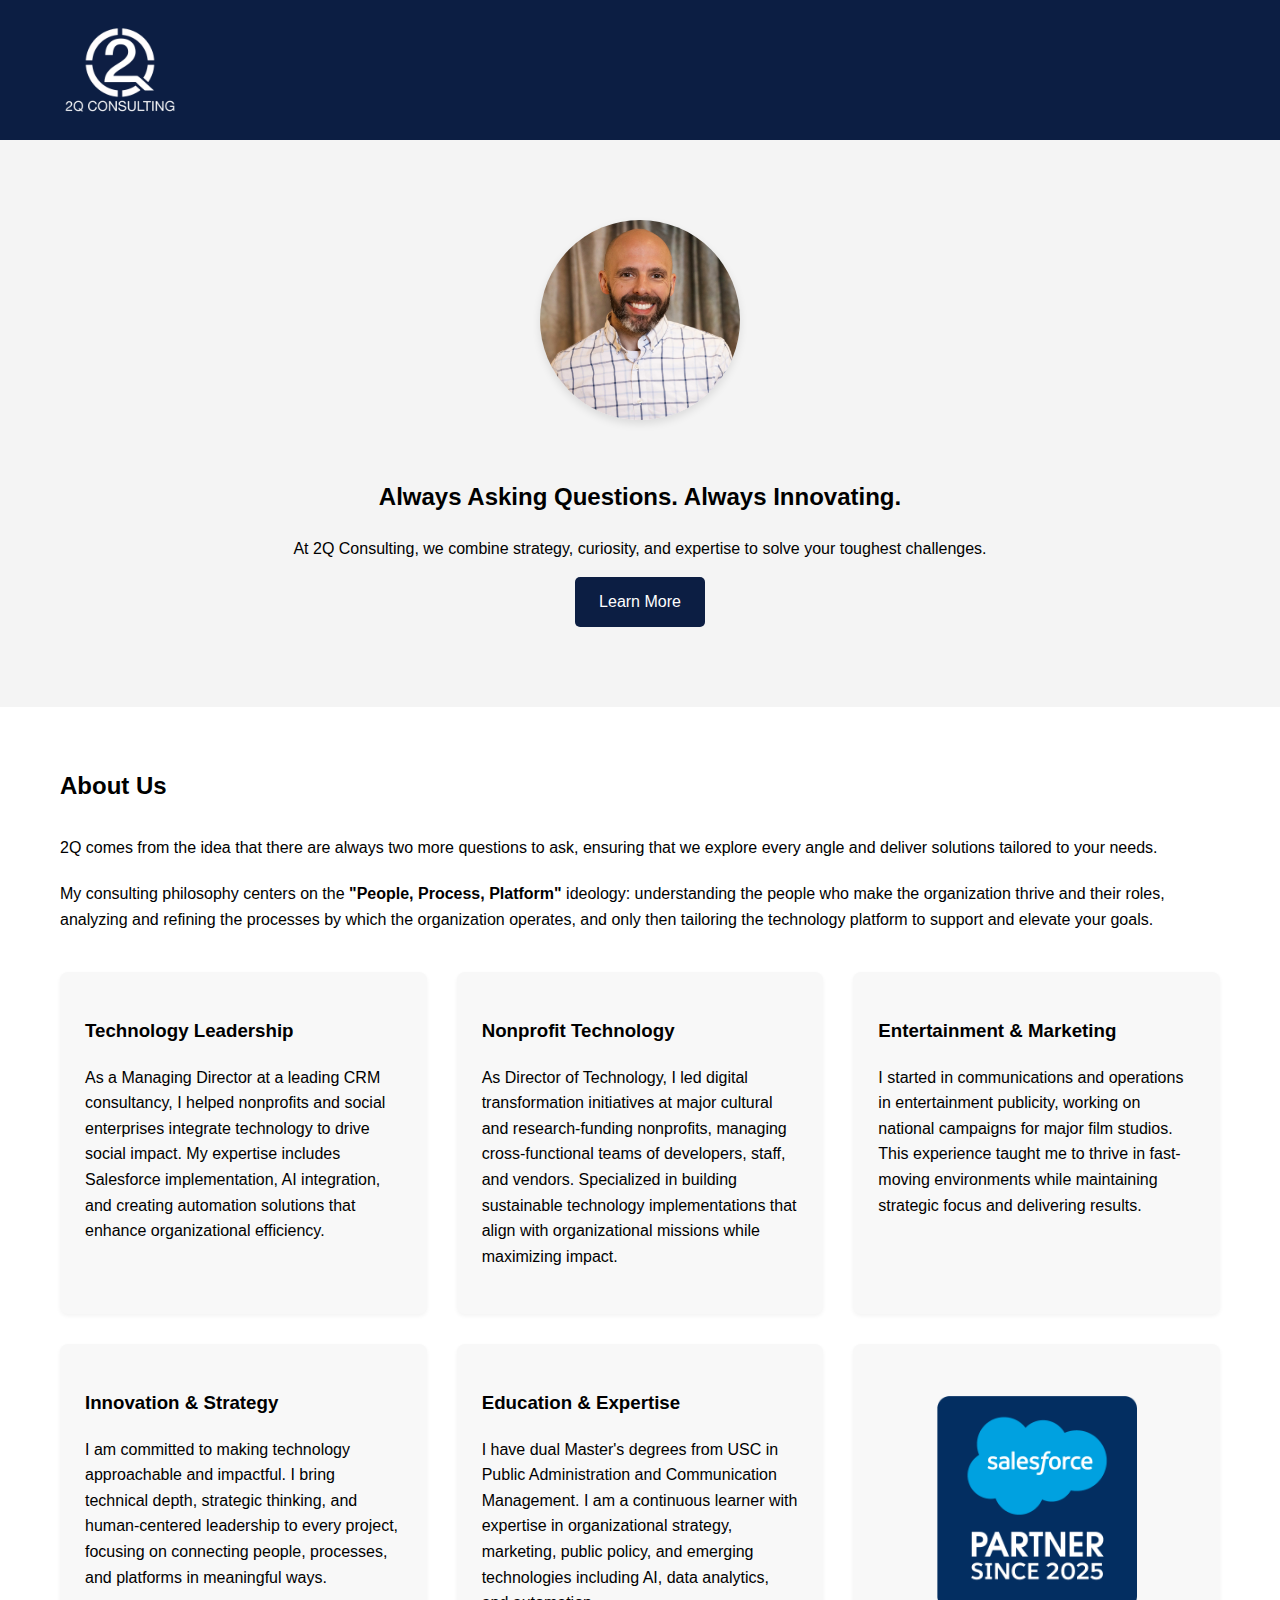
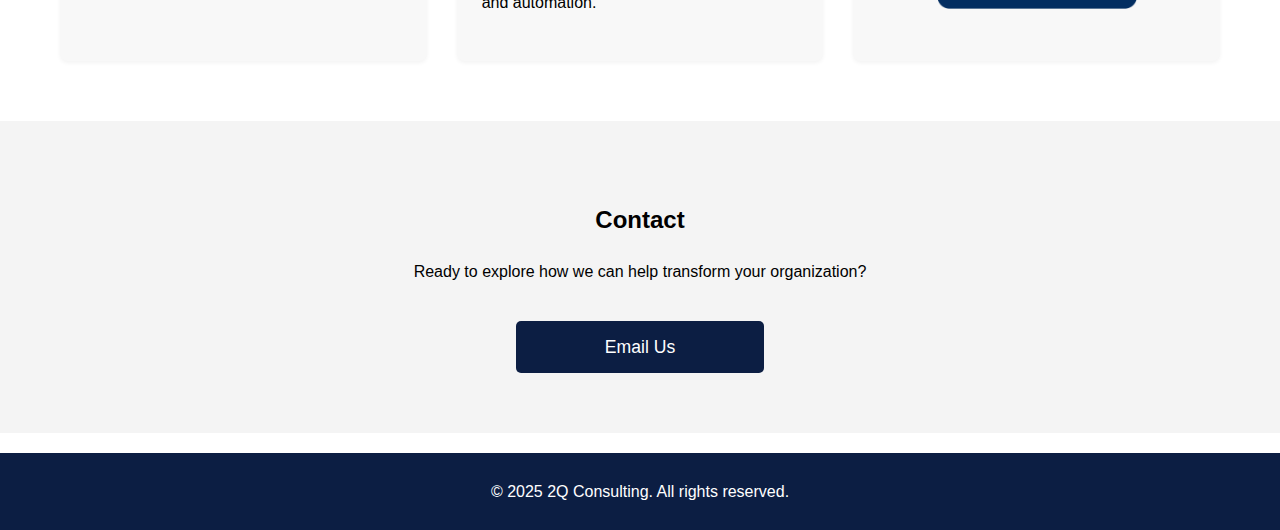
==== commit 2fd34739: "Update website styling" ====
--- a/index.html
+++ b/index.html
@@ -37,36 +37,34 @@
     <section id="about" class="about">
         <div class="container">
             <h2>About Us</h2>
-            <div class="content">
-                <p>2Q comes from the idea that there are always two more questions to ask, ensuring that we explore every angle and deliver solutions tailored to your needs.</p>
-                
-                <p>My consulting philosophy centers on the <strong>"People, Process, Platform"</strong> ideology: understanding the people who make the organization thrive and their roles, analyzing and refining the processes by which the organization operates, and only then tailoring the technology platform to support and elevate your goals.</p>
+            <p>2Q comes from the idea that there are always two more questions to ask, ensuring that we explore every angle and deliver solutions tailored to your needs.</p>
+            
+            <p>My consulting philosophy centers on the <strong>"People, Process, Platform"</strong> ideology: understanding the people who make the organization thrive and their roles, analyzing and refining the processes by which the organization operates, and only then tailoring the technology platform to support and elevate your goals.</p>
 
-                <div class="experience-grid">
-                    <div class="experience-item">
-                        <h3>Technology Leadership</h3>
-                        <p>As a Managing Director at a leading CRM consultancy, I helped nonprofits and social enterprises integrate technology to drive social impact. My expertise includes Salesforce implementation, AI integration, and creating automation solutions that enhance organizational efficiency.</p>
-                    </div>
-                    <div class="experience-item">
-                        <h3>Nonprofit Technology</h3>
-                        <p>As Director of Technology, I led digital transformation initiatives at major cultural and research-funding nonprofits, managing cross-functional teams of developers, staff, and vendors. Specialized in building sustainable technology implementations that align with organizational missions while maximizing impact.</p>
-                    </div>
-                    <div class="experience-item">
-                        <h3>Entertainment & Marketing</h3>
-                        <p>I started in communications and operations in entertainment publicity, working on national campaigns for major film studios. This experience taught me to thrive in fast-moving environments while maintaining strategic focus and delivering results.</p>
-                    </div>
-                    <div class="experience-item">
-                        <h3>Innovation & Strategy</h3>
-                        <p>I am committed to making technology approachable and impactful. I bring technical depth, strategic thinking, and human-centered leadership to every project, focusing on connecting people, processes, and platforms in meaningful ways.</p>
-                    </div>
-                    <div class="experience-item">
-                        <h3>Education & Expertise</h3>
-                        <p>I have dual Master's degrees from USC in Public Administration and Communication Management. I am a continuous learner with expertise in organizational strategy, marketing, public policy, and emerging technologies including AI, data analytics, and automation.</p>
-                    </div>
-                    <div class="experience-item partner-box">
-                        <img src="assets/images/Salesforce-Partner.png" alt="Salesforce Partner" class="logo-vertical">
-                        <img src="assets/images/Salesforce-Partner_hrz.png" alt="Salesforce Partner" class="logo-horizontal">
-                    </div>
+            <div class="experience-grid">
+                <div class="experience-item">
+                    <h3>Technology Leadership</h3>
+                    <p>As a Managing Director at a leading CRM consultancy, I helped nonprofits and social enterprises integrate technology to drive social impact. My expertise includes Salesforce implementation, AI integration, and creating automation solutions that enhance organizational efficiency.</p>
+                </div>
+                <div class="experience-item">
+                    <h3>Nonprofit Technology</h3>
+                    <p>As Director of Technology, I led digital transformation initiatives at major cultural and research-funding nonprofits, managing cross-functional teams of developers, staff, and vendors. Specialized in building sustainable technology implementations that align with organizational missions while maximizing impact.</p>
+                </div>
+                <div class="experience-item">
+                    <h3>Entertainment & Marketing</h3>
+                    <p>I started in communications and operations in entertainment publicity, working on national campaigns for major film studios. This experience taught me to thrive in fast-moving environments while maintaining strategic focus and delivering results.</p>
+                </div>
+                <div class="experience-item">
+                    <h3>Innovation & Strategy</h3>
+                    <p>I am committed to making technology approachable and impactful. I bring technical depth, strategic thinking, and human-centered leadership to every project, focusing on connecting people, processes, and platforms in meaningful ways.</p>
+                </div>
+                <div class="experience-item">
+                    <h3>Education & Expertise</h3>
+                    <p>I have dual Master's degrees from USC in Public Administration and Communication Management. I am a continuous learner with expertise in organizational strategy, marketing, public policy, and emerging technologies including AI, data analytics, and automation.</p>
+                </div>
+                <div class="experience-item partner-box">
+                    <img src="assets/images/Salesforce-Partner.png" alt="Salesforce Partner" class="logo-vertical">
+                    <img src="assets/images/Salesforce-Partner_hrz.png" alt="Salesforce Partner" class="logo-horizontal">
                 </div>
             </div>
         </div>
--- a/assets/css/style.css
+++ b/assets/css/style.css
@@ -7,7 +7,7 @@
 }
 
 .header {
-    background: #333;
+    background: #0c1e43;
     color: #fff;
     padding: 10px 0;
 }
@@ -58,37 +58,75 @@
     background: #fff;
 }
 
-.about .content {
-    max-width: 1200px;
-    margin: 0 auto;
-    padding: 0 20px;
-    box-sizing: border-box;
-}
-
 .about h2 {
-    max-width: 1200px;
-    margin: 0 auto 30px;
-    padding: 0 20px;
-    box-sizing: border-box;
+    margin: 0 0 30px 0;
+}
+
+.about p {
+    margin: 0 0 20px 0;
 }
 
 .experience-grid {
     display: grid;
-    grid-template-columns: repeat(3, 1fr);  /* Changed to 3 columns for 6 items */
+    grid-template-columns: repeat(3, 1fr);
     gap: 30px;
     margin-top: 40px;
     width: 100%;
-}
-
+    box-sizing: border-box;
+}
+
+/* Tablet adjustments */
 @media screen and (max-width: 1024px) {
     .experience-grid {
         grid-template-columns: repeat(2, 1fr);
-    }
-}
-
-@media screen and (max-width: 768px) {
+        gap: 25px;
+    }
+}
+
+/* Single column layout adjustments */
+@media screen and (max-width: 765px) {
+    .container,
+    .experience-grid {
+        width: calc(100% - 30px);
+        margin-left: auto;
+        margin-right: auto;
+        padding: 0;
+        box-sizing: border-box;
+    }
+
     .experience-grid {
         grid-template-columns: 1fr;
+        gap: 20px;
+        margin-top: 20px;
+    }
+
+    .experience-item {
+        width: 100%;
+        margin: 0;
+        padding: 20px;
+        box-sizing: border-box;
+    }
+}
+
+/* Medium-small screens */
+@media screen and (max-width: 445px) {
+    .container,
+    .experience-grid {
+        width: calc(100% - 16px);  /* Consistent width with 8px padding on each side */
+    }
+}
+
+/* Extra small screens */
+@media screen and (max-width: 320px) {
+    .container,
+    .experience-grid {
+        width: calc(100% - 10px);  /* Consistent width with 5px padding on each side */
+        margin-left: auto;
+        margin-right: auto;
+    }
+
+    .experience-item {
+        padding: 15px;
     }
 }
 
@@ -104,43 +142,37 @@
     display: flex;
     justify-content: center;
     align-items: center;
-    padding: 40px 25px;  /* Increased padding for better logo display */
-}
-
-.partner-box img {
-    max-width: 100%;
-    height: auto;
-    display: block;
-}
-
-/* Show vertical logo by default (3 and 2 column layouts) */
-.partner-box img[src*="Salesforce-Partner_hrz"] {
-    display: none;
-}
-
-.partner-box img[src*="Salesforce-Partner.png"] {
+    padding: 40px 25px;
+}
+
+/* Vertical logo (default for desktop/tablet) */
+.logo-vertical {
     display: block;
     max-width: 200px;
     margin: 0 auto;
 }
 
-/* Switch to horizontal logo for mobile (1 column layout) */
+.logo-horizontal {
+    display: none;
+}
+
+/* Switch to horizontal logo for mobile */
 @media screen and (max-width: 768px) {
-    .partner-box img[src*="Salesforce-Partner_hrz"] {
+    .logo-vertical {
+        display: none;
+    }
+    
+    .logo-horizontal {
         display: block;
         max-width: 300px;
         margin: 0 auto;
     }
-    
-    .partner-box img[src*="Salesforce-Partner.png"] {
-        display: none;
-    }
 }
 
 .btn {
     display: inline-block;
     padding: 12px 24px;
-    background: #003366;
+    background: #0c1e43;
     color: #fff;
     text-decoration: none;
     border-radius: 5px;
@@ -148,13 +180,13 @@
 }
 
 .btn:hover {
-    background: #004d99;
+    background: #1a3160;
 }
 
 .footer {
     text-align: center;
     padding: 10px 0;
-    background: #333;
+    background: #0c1e43;
     color: #fff;
     margin-top: 20px;
 }
